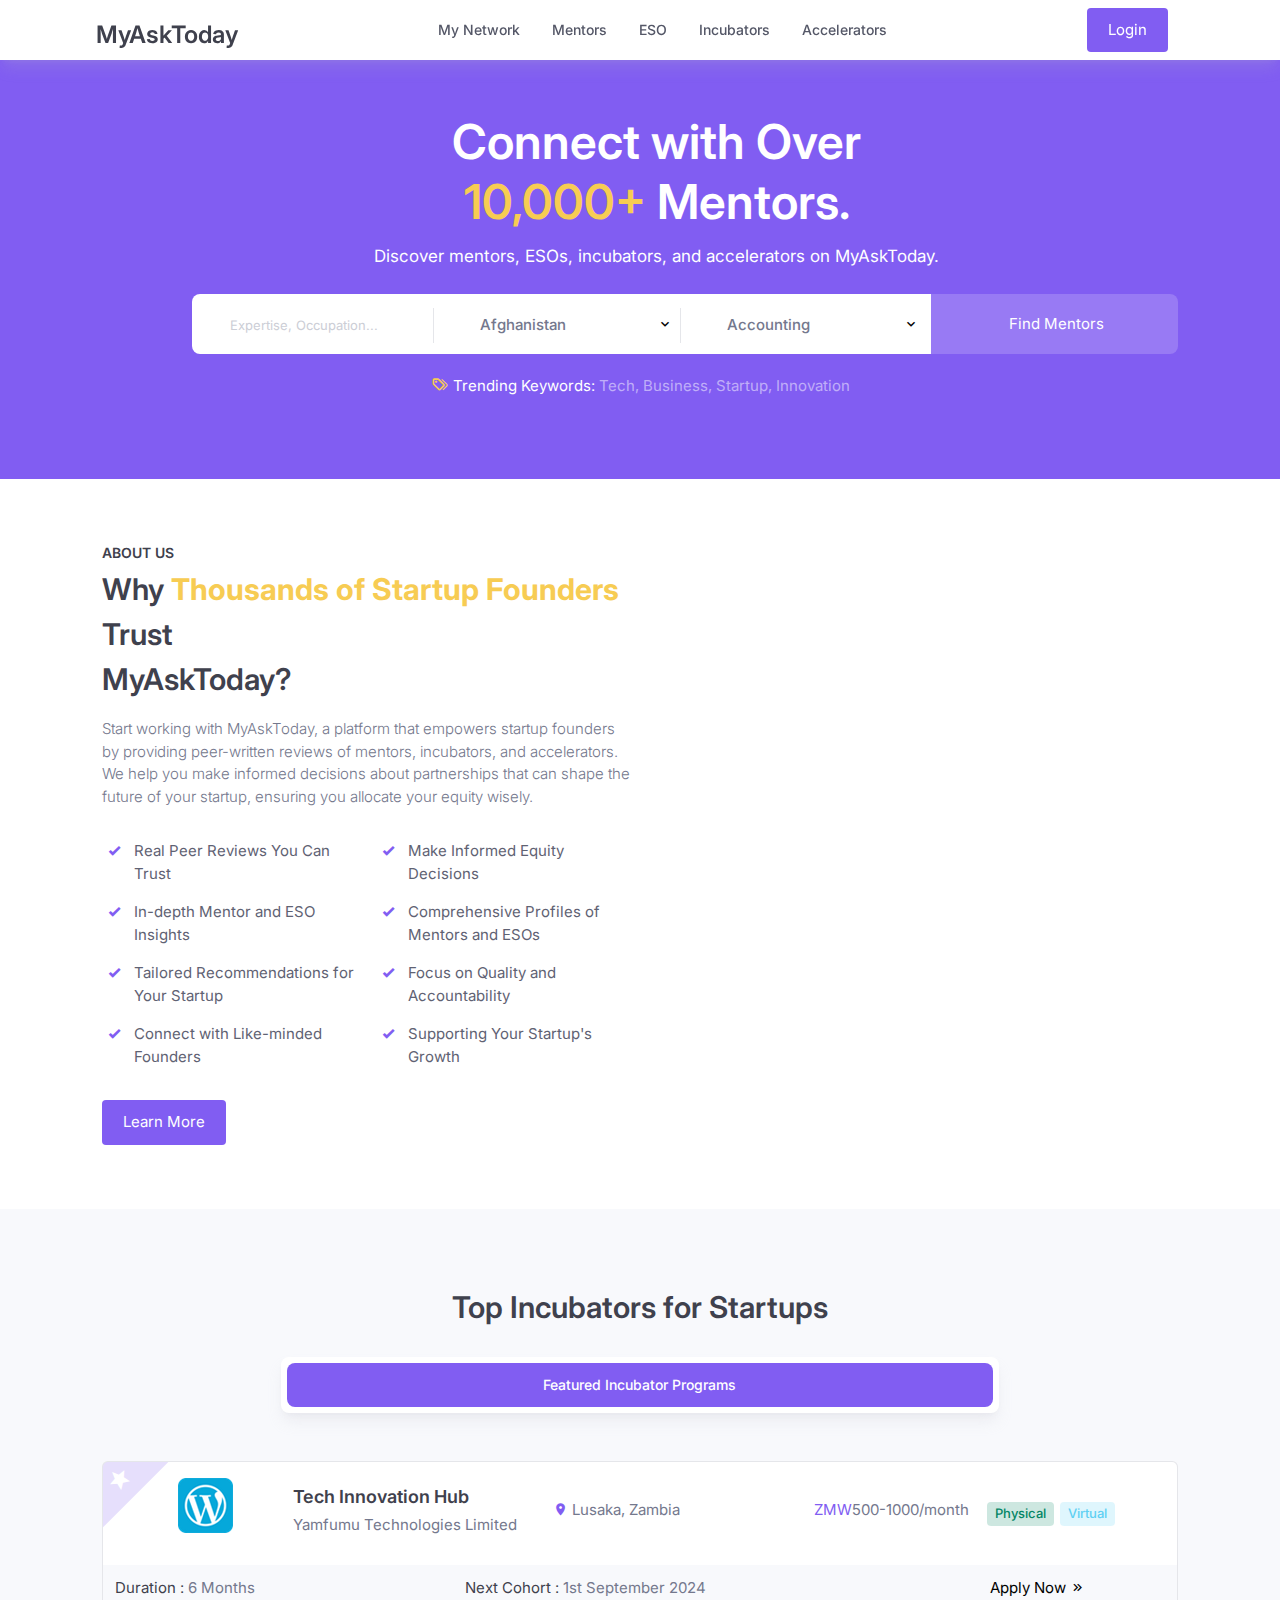
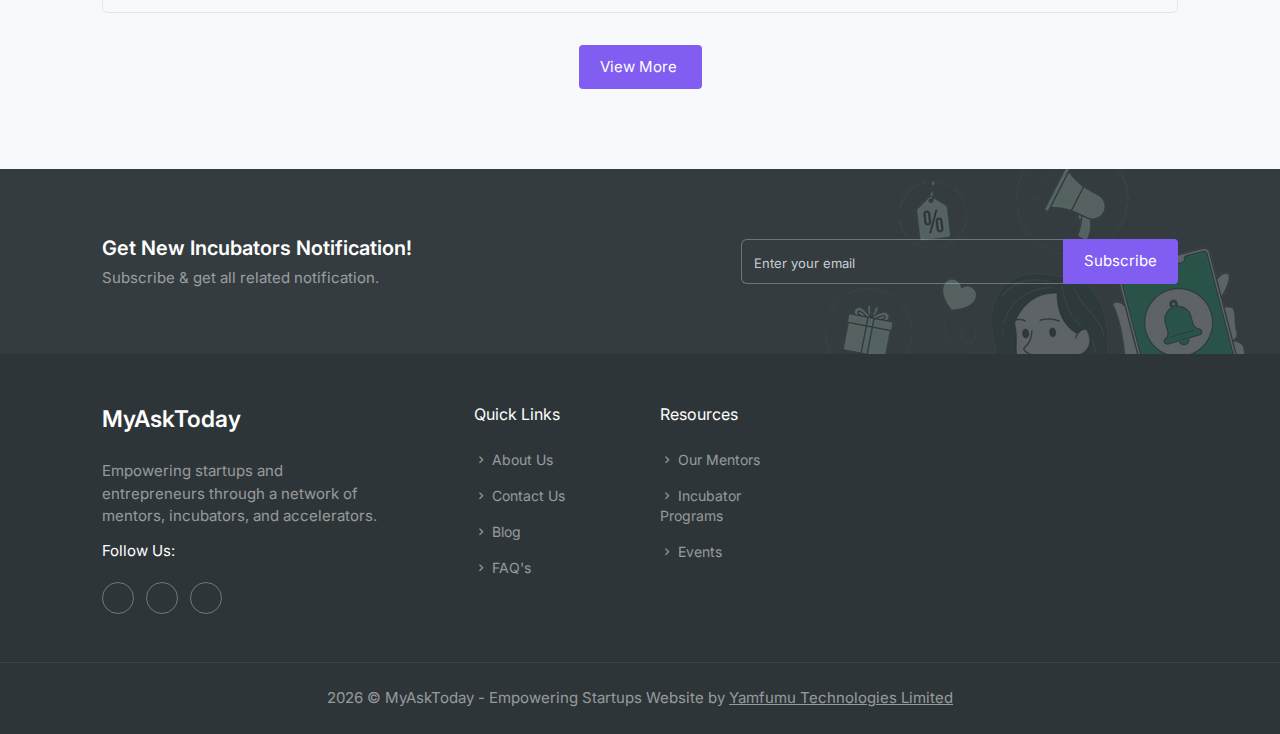
==== index.html @ 19e39c25 "Your commit message" ====
<!DOCTYPE html>
<html lang="en" dir="ltr" data-mode="light" class="scroll-smooths group" data-theme-color="violet">
    <head>
        <meta charset="utf-8" />
        <title>MyAskToday</title>
        <meta
          name="viewport"
          content="width=device-width, initial-scale=1, shrink-to-fit=no"
        />
        <meta
          content="Tailwind Multipurpose Admin & Dashboard Template"
          name="description"
        />
        <meta content="" name="Themesbrand" />
        <meta http-equiv="X-UA-Compatible" content="IE=edge" />

        <!-- App favicon -->
        <link rel="shortcut icon" href="assets/images/favicon.ico" />


        <link rel="stylesheet" href="assets/libs/choices.js/public/assets/styles/choices.min.css">

         <!-- Swiper Css -->
        <link rel="stylesheet" href="assets/libs/swiper/swiper-bundle.min.css">

        <link rel="stylesheet" href="assets/css/icons.css" />
        <link rel="stylesheet" href="assets/css/tailwind.css" />




    </head>
    
    <body class="bg-white dark:bg-neutral-800">        
        <nav class="navbar fixed right-0 left-0 top-0 px-5 lg:px-24 transition-all duration-500 ease shadow-lg shadow-gray-200/20 bg-white border-gray-200 dark:bg-neutral-800 z-40 dark:shadow-neutral-900" id="navbar">
            <div class="container-fluid mx-auto">
                <div class="flex flex-wrap items-center justify-between mx-auto">
                    <a href="index.html" class="flex items-center">
                        <span class="h-[22px] text-2xl font-semibold text-gray-900 dark:text-gray-50">MyAskToday</span>
                    </a>
                    
                    <button data-collapse-toggle="navbar-collapse" type="button" class="inline-flex items-center p-2 text-sm text-gray-500 rounded-lg navbar-toggler group lg:hidden hover:bg-gray-50 focus:outline-none focus:ring-2 focus:ring-gray-100 dark:text-gray-400 dark:hover:bg-gray-700 dark:focus:ring-gray-600" aria-controls="navbar-sticky" aria-expanded="false">
                        <span class="sr-only">Open main menu</span>
                        <svg class="w-6 h-6" aria-hidden="true" fill="currentColor" viewBox="0 0 20 20" xmlns="http://www.w3.org/2000/svg"><path fill-rule="evenodd" d="M3 5a1 1 0 011-1h12a1 1 0 110 2H4a1 1 0 01-1-1zM3 10a1 1 0 011-1h12a1 1 0 110 2H4a1 1 0 01-1-1zM3 15a1 1 0 011-1h12a1 1 0 110 2H4a1 1 0 01-1-1z" clip-rule="evenodd"></path></svg>
                    </button>
                    <div class="flex items-center lg:order-2">
                        <div>
                            <div class="ltr:mr-4 rtl:ml-4">
                                <a href="login_user.html" class="btn w-full group-data-[theme-color=violet]:bg-violet-500 group-data-[theme-color=sky]:bg-sky-500 group-data-[theme-color=red]:bg-red-500 group-data-[theme-color=green]:bg-green-500 group-data-[theme-color=pink]:bg-pink-500 group-data-[theme-color=blue]:bg-blue-500 border-transparent text-white hover:-translate-y-1.5">
                                    Login <i class="uil uil-arrow-right"></i>
                                </a>
                            </div>
                        </div>
                    </div>
                    <div id="navbar-collapse" class="navbar-res items-center justify-between w-full text-sm lg:flex lg:w-auto lg:order-1 group-focus:[.navbar-toggler]:block hidden">
                        <ul class="flex flex-col items-start mt-5 mb-10 font-medium lg:mt-0 lg:mb-0 lg:items-center lg:flex-row" id="navigation-menu">
                            <li class="py-5 lg:px-4">
                                <a href="founder.html" class="py-2 text-gray-800 font-medium leading-tight dark:text-gray-50" id="contact" data-bs-toggle="dropdown">My Network </a>
                            </li>
                            <li class="py-5 lg:px-4">
                                <a href="mentors.html" class="py-2 text-gray-800 font-medium leading-tight dark:text-gray-50" id="contact" data-bs-toggle="dropdown">Mentors </a>
                            </li>
                            <li class="py-5 lg:px-4">
                                <a href="eso.html" class="py-2 text-gray-800 font-medium leading-tight dark:text-gray-50" id="contact" data-bs-toggle="dropdown">ESO </a>
                            </li>
                            <li class="py-5 lg:px-4">
                                <a href="incubators.html" class="py-2 text-gray-800 font-medium leading-tight dark:text-gray-50" id="contact" data-bs-toggle="dropdown">Incubators </a>
                            </li>
                            <li class="py-5 lg:px-4">
                                <a href="contact.html" class="py-2 text-gray-800 font-medium leading-tight dark:text-gray-50" id="contact" data-bs-toggle="dropdown">Accelerators </a>
                            </li>
                        </ul>
                    </div>
                </div>
            </div>
        </nav>
        
        <!-- Additional CSS for small screens -->
        <style>
            @media (max-width: 768px) {
                #navbar {
                    padding-top: 15px;
                    padding-bottom: 15px;
                    box-shadow: 0 4px 6px rgba(0, 0, 0, 0.1);
                }
            }
        </style>
        

        <div class="main-content">
            <div class="page-content">
                <!-- start home -->
                <section class="relative pt-28 pb-20 bg-violet-500">
                    <div class="absolute inset-0 bg-cover bg-center" style="background-image: url('../images/home/img-01.png');"></div>
                    <div class="container relative mx-auto">
                        <div class="grid items-center grid-cols-12 rtl:gap-10">
                            <div class="col-span-12 col-start-2">
                                <div class="mb-3 text-center ltr:mr-14 rtl:ml-14">
                                    <h1 class="mb-3 text-5xl leading-tight text-white fw-semibold">Connect with Over <br><span class="text-yellow-500 fw-bold">10,000+</span> Mentors.</h1>
                                    <p class="text-white text-17">Discover mentors, ESOs, incubators, and accelerators on MyAskToday.</p>
                                </div>
                                <form action="mentors.html">
                                    <div class="registration-form">
                                        <div class="grid grid-cols-12">
                                            <div class="col-span-12 xl:col-span-3">
                                                <div class="mt-3 filter-search-form filter-border mt-md-0 rounded-l-lg">
                                                    <i class="uil uil-briefcase-alt"></i>
                                                    <input type="search" id="job-title" class="w-full filter-input-box placeholder:text-gray-100 placeholder:text-13 dark:text-gray-100 rounded-l-lg" placeholder="Expertise, Occupation...">
                                                </div>
                                            </div><!--end col-->
                                            
                                            <div class="col-span-12 xl:col-span-3">
                                                <div class="mt-3 filter-search-form mt-md-0 filter-border rounded-lg">
                                                    <i class="uil uil-map-marker"></i>
                                                    <select class="form-select rounded-lg" data-trigger name="choices-single-location" id="choices-single-location" aria-label="Default select example">
                                                        <option value="AF">Afghanistan</option>
                                                        <option value="AX">Åland Islands</option>
                                                        <option value="AL">Albania</option>
                                                        <option value="DZ">Algeria</option>
                                                        <option value="AS">American Samoa</option>
                                                        <option value="AD">Andorra</option>
                                                    </select>
                                                </div>
                                            </div><!--end col-->
                                            <div class="col-span-12 xl:col-span-3">
                                                <div class="mt-3 filter-search-form mt-lg-0 rounded-lg">
                                                    <i class="uil uil-clipboard-notes"></i>
                                                    <select class="form-select rounded-lg" data-trigger name="choices-single-categories" id="choices-single-categories" aria-label="Default select example">
                                                        <option value="4">Accounting</option>
                                                        <option value="1">IT & Software</option>
                                                        <option value="3">Marketing</option>
                                                        <option value="5">Banking</option>
                                                    </select>
                                                </div>
                                            </div><!--end col-->
                                            <div class="col-span-12 xl:col-span-3">
                                                <div class="h-full mt-3">
                                                    <button class="btn group-data-[theme-color=violet]:bg-violet-400 group-data-[theme-color=sky]:bg-sky-400 group-data-[theme-color=red]:bg-red-400 group-data-[theme-color=green]:bg-green-400 group-data-[theme-color=pink]:bg-pink-400 group-data-[theme-color=blue]:bg-blue-400 border rounded-lg border-transparent ltr:xl:rounded-l-none rtl:xl:rounded-r-none w-full py-[18px] text-white" type="submit"><i class="uil uil-search me-1"></i> Find Mentors</button>
                                                </div>
                                            </div><!--end col-->
                                        </div><!--end row-->
                                    </div>
                                </form>
                            </div>
                        </div>
                        <div class="grid grid-cols-1">
                            <ul class="mt-4 text-center">
                                <li class="inline-block text-white">
                                    <i class="text-lg text-yellow-500 mdi mdi-tag-multiple-outline"></i> 
                                    Trending Keywords:
                                </li>
                                <li class="inline-block text-white/50"><a href="javascript:void(0)"> Tech, </a></li>
                                <li class="inline-block text-white/50"><a href="javascript:void(0)"> Business, </a></li>
                                <li class="inline-block text-white/50"><a href="javascript:void(0)"> Startup, </a></li>
                                <li class="inline-block text-white/50"><a href="javascript:void(0)"> Innovation </a></li>
                            </ul>
                        </div>
                    </div>
                    <!-- Removed shapes for a straight background -->
                </section>
                
                
                
                <!-- end home -->
                <!-- start job list -->
                <section class="py-16 overflow-hidden dark:bg-neutral-800">
                    <div class="container mx-auto">
                        <div class="grid items-center grid-cols-12 gap-5">
                            <div class="col-span-12 lg:col-span-6">
                                <h6 class="text-sm text-gray-900 uppercase dark:text-gray-50/80">About Us</h6>
                                <h2 class="mt-1 mb-4 text-gray-900 dark:text-gray-50/80">Why <span class="font-bold text-yellow-500">Thousands of Startup Founders</span> Trust <br> MyAskToday?</h2>
                                <p class="font-light text-gray-500 dark:text-gray-300">Start working with MyAskToday, a platform that empowers startup founders by providing peer-written reviews of mentors, incubators, and accelerators. We help you make informed decisions about partnerships that can shape the future of your startup, ensuring you allocate your equity wisely.</p>
                            
                                <div class="grid grid-cols-12 gap-5 mt-8">
                                    <div class="col-span-12 md:col-span-6">
                                        <div class="relative">
                                            <ul class="space-y-4 text-gray-700 about-list dark:text-gray-300">
                                                <li class="ltr:pl-8 rtl:pr-8"> Real Peer Reviews You Can Trust</li>
                                                <li class="ltr:pl-8 rtl:pr-8"> In-depth Mentor and ESO Insights</li>
                                                <li class="ltr:pl-8 rtl:pr-8"> Tailored Recommendations for Your Startup</li>
                                                <li class="ltr:pl-8 rtl:pr-8"> Connect with Like-minded Founders</li>
                                            </ul>
                                        </div>
                                    </div>
                                    <div class="col-span-12 md:col-span-6">
                                        <div class="relative">
                                            <ul class="space-y-4 text-gray-700 about-list dark:text-gray-300">
                                                <li class="ltr:pl-8 rtl:pr-8"> Make Informed Equity Decisions</li>
                                                <li class="ltr:pl-8 rtl:pr-8"> Comprehensive Profiles of Mentors and ESOs</li>
                                                <li class="ltr:pl-8 rtl:pr-8"> Focus on Quality and Accountability</li>
                                                <li class="ltr:pl-8 rtl:pr-8"> Supporting Your Startup's Growth</li>
                                            </ul>
                                        </div>
                                    </div>
                                </div>
                                <div class="mt-8">
                                    <button class="text-white border-transparent btn group-data-[theme-color=violet]:bg-violet-500 group-data-[theme-color=sky]:bg-sky-500 group-data-[theme-color=red]:bg-red-500 group-data-[theme-color=green]:bg-green-500 group-data-[theme-color=pink]:bg-pink-500 group-data-[theme-color=blue]:bg-blue-500 focus:ring focus:ring-custom-500/30" type="button" id="subscribebtn">Learn More <i class="align-middle uil uil-angle-right-b"></i> </button>
                                </div>
                            </div>
                            <div class="col-span-12 lg:col-span-6">
                                <div class="lg:w-[180%]">
                                    <img src="assets/images/about/1.jpg" alt="" class="h-auto rounded">
                                </div>
                            </div>
                        </div>
                    </div>
                </section>
                
             
                <section class="py-20 bg-gray-50 dark:bg-neutral-700">
                    <div class="container mx-auto">
                        <div class="grid grid-cols-1 gap-5">
                            <div class="mb-5 text-center">
                                <h3 class="mb-3 text-3xl text-gray-900 dark:text-gray-50">Top Incubators for Startups</h3>
                                <!-- <p class="mb-5 text-gray-500 whitespace-pre-line dark:text-gray-300">Explore the incubators that have consistently supported and nurtured successful startups. Connect with the right incubator to take your startup to the next level.</p> -->
                            </div>
                        </div>
                        <div class="nav-tabs chart-tabpill">
                            <div class="grid grid-cols-12">
                                <div class="col-span-12 lg:col-span-8 lg:col-start-3">
                                    <div class="p-1.5 bg-white dark:bg-neutral-900 shadow-lg shadow-gray-100/30 rounded-lg dark:shadow-neutral-700">
                                        <ul class="items-center text-sm font-medium text-center text-gray-700 nav md:flex">
                                            <li class="w-full">
                                                <a href="javascript:void(0);" data-tw-toggle="tab" data-tw-target="recent-incubators" class="inline-block w-full py-[12px] px-[18px] dark:text-gray-50 active" aria-current="page">Featured Incubator Programs</a>
                                            </li>
                                        </ul>
                                    </div>
                                </div>
                            </div>
                            <div class="tab-content">
                                <div class="block w-full tab-pane" id="recent-incubators">
                                    <div class="pt-8 ">
                                        <div class="space-y-8">
                                            <div class="relative mt-4 overflow-hidden transition-all duration-500 ease-in-out bg-white border rounded-md border-gray-100/50 group/jobs group-data-[theme-color=violet]:hover:border-violet-500 group-data-[theme-color=sky]:hover:border-sky-500 group-data-[theme-color=red]:hover:border-red-500 group-data-[theme-color=green]:hover:border-green-500 group-data-[theme-color=pink]:hover:border-pink-500 group-data-[theme-color=blue]:hover:border-blue-500 hover:-translate-y-2 dark:bg-neutral-900 dark:border-neutral-600 ">
                                                <div class="w-48 absolute -top-[5px] -left-20 -rotate-45 group-data-[theme-color=violet]:bg-violet-500/20 group-data-[theme-color=sky]:bg-sky-500/20 group-data-[theme-color=red]:bg-red-500/20 group-data-[theme-color=green]:bg-green-500/20 group-data-[theme-color=pink]:bg-pink-500/20 group-data-[theme-color=blue]:bg-blue-500/20 group-data-[theme-color=violet]:group-hover/jobs:bg-violet-500 group-data-[theme-color=sky]:group-hover/jobs:bg-sky-500 group-data-[theme-color=red]:group-hover/jobs:bg-red-500 group-data-[theme-color=green]:group-hover/jobs:bg-green-500 group-data-[theme-color=pink]:group-hover/jobs:bg-pink-500 group-data-[theme-color=blue]:group-hover/jobs:bg-blue-500 transition-all duration-500 ease-in-out p-[6px] text-center dark:bg-violet-500/20">
                                                    <a href="javascript:void(0)" class="text-2xl text-white align-middle"><i class="mdi mdi-star"></i></a>
                                                </div>
                                                <div class="p-4">
                                                    <div class="grid items-center grid-cols-12">
                                                        <div class="col-span-12 lg:col-span-2">
                                                            <div class="mb-4 text-center mb-md-0">
                                                                <a href="incubator-details.html"><img src="assets/images/featured-job/img-01.png" alt="" class="mx-auto img-fluid rounded-3"></a>
                                                            </div>
                                                        </div>
                                                        <!--end col-->
                                                        <div class="col-span-12 lg:col-span-3">
                                                            <div class="mb-2 mb-md-0">
                                                                <h5 class="mb-1 fs-18"><a href="incubator-details.html" class="text-gray-900 dark:text-gray-50">Tech Innovation Hub</a></h5>
                                                                <p class="mb-0 text-gray-500 fs-14 dark:text-gray-300">Yamfumu Technologies Limited</p>
                                                            </div>
                                                        </div>
                                                        <!--end col-->
                                                        <div class="col-span-12 lg:col-span-3">
                                                            <div class="mb-2 lg:flex">
                                                                <div class="flex-shrink-0">
                                                                    <i class="mr-1 group-data-[theme-color=violet]:text-violet-500 group-data-[theme-color=sky]:text-sky-500 group-data-[theme-color=red]:text-red-500 group-data-[theme-color=green]:text-green-500 group-data-[theme-color=pink]:text-pink-500 group-data-[theme-color=blue]:text-blue-500 mdi mdi-map-marker"></i>
                                                                </div>
                                                                <p class="mb-0 text-gray-500 dark:text-gray-300">Lusaka, Zambia</p>
                                                            </div>
                                                        </div>
                                                        <!--end col-->
                                                        <div class="col-span-12 lg:col-span-2">
                                                            <div>
                                                                <p class="mb-2 text-gray-500 dark:text-gray-300"><span class="group-data-[theme-color=violet]:text-violet-500 group-data-[theme-color=sky]:text-sky-500 group-data-[theme-color=red]:text-red-500 group-data-[theme-color=green]:text-green-500 group-data-[theme-color=pink]:text-pink-500 group-data-[theme-color=blue]:text-blue-500">ZMW</span>500-1000/month</p>
                                                            </div>
                                                        </div>
                                                        <!--end col-->
                                                        <div class="col-span-12 lg:col-span-2">
                                                            <div class="flex flex-wrap gap-1.5">
                                                                <span class="badge bg-green-500/20 text-green-500 text-13 px-2 py-0.5 font-medium rounded">Physical</span>
                                                                <span class="badge bg-sky-500/20 text-sky-500 text-13 px-2 py-0.5 font-medium rounded">Virtual</span>
                                                            </div>
                                                        </div>
                                                        <!--end col-->
                                                    </div>
                                                    <!--end row-->
                                                </div>
                                                <div class="p-3 bg-gray-50 dark:bg-neutral-700">
                                                    <div class="grid grid-cols-12">
                                                        <div class="col-span-12 lg:col-span-4">
                                                            <div>
                                                                <p class="mb-0 text-gray-500 dark:text-gray-300"><span class="text-gray-900 dark:text-gray-50">Duration :</span> 6 Months</p>
                                                            </div>
                                                        </div>
                                                        <!--end col-->
                                                        <div class="col-span-12 lg:col-span-6">
                                                            <div>
                                                                <p class="mb-0 text-gray-500 dark:text-gray-300"><span class="text-gray-900 dark:text-gray-50">Next Cohort :</span> 1st September 2024 </p>
                                                            </div>
                                                        </div>
                                                        <!--end col-->
                                                        <div class="col-span-3 lg:col-span-2">
                                                            <div class="text-start text-md-end dark:text-gray-50">
                                                                <a href="#applyNow" data-bs-toggle="modal">Apply Now <i class="mdi mdi-chevron-double-right"></i></a>
                                                            </div>
                                                        </div>
                                                        <!--end col-->
                                                    </div>
                                                    <!--end row-->
                                                </div>
                                            </div>
                                            <!-- Repeat similar blocks for other incubators -->
                                        </div>
                                    </div>
                                </div>
                
                                <div class="hidden w-full tab-pane" id="featured-incubators-tab">
                                    <div class="pt-8 ">
                                        <div class="space-y-8">
                                            <!-- Similar blocks can be added here for other featured incubators -->
                                        </div>
                                    </div>
                                </div>
                            </div>
                        </div>
                
                        <div class="mt-8">
                            <div class="grid grid-cols-1">
                                <div class="text-center">
                                    <a href="incubator-categories.html" class="text-white border-transparent group-data-[theme-color=violet]:bg-violet-500 group-data-[theme-color=sky]:bg-sky-500 group-data-[theme-color=red]:bg-red-500 group-data-[theme-color=green]:bg-green-500 group-data-[theme-color=pink]:bg-pink-500 group-data-[theme-color=blue]:bg-blue-500 btn focus:ring focus:ring-custom-500/20">View More <i class="uil uil-arrow-right ms-1"></i></a>
                                </div>
                            </div>
                        </div>
                    </div>
                </section>
                
                <!-- end job list -->

                <!-- start client -->
                    <!-- <section class="py-2 dark:bg-neutral-800">
                        <div class="container mx-auto">
                            <div class="grid grid-cols-12 gap-5">
                               <div class="col-span-12 lg:col-span-2">
                                    <img src="assets/images/logo/logo-01.png" alt="" class="mx-auto cursor-pointer h-9 lg:h-6 xl:h-9" data-tooltip-target="tooltip-default">
                                    <div id="tooltip-default" role="tooltip" class="absolute z-10 invisible inline-block px-3 py-2 text-sm font-medium text-white transition-opacity duration-300 bg-gray-900 rounded-lg shadow-sm opacity-0 tooltip dark:bg-gray-700">
                                        Tooltip content
                                        <div class="tooltip-arrow" data-popper-arrow></div>
                                    </div>
                               </div>
                               <div class="col-span-12 lg:col-span-2">
                                    <img src="assets/images/logo/logo-02.png" alt="" class="mx-auto cursor-pointer h-9 lg:h-7 xl:h-9">
                               </div>
                               <div class="col-span-12 lg:col-span-2">
                                    <img src="assets/images/logo/logo-03.png" alt="" class="mx-auto cursor-pointer h-9 lg:h-7 xl:h-9">
                               </div>
                               <div class="col-span-12 lg:col-span-2">
                                    <img src="assets/images/logo/logo-04.png" alt="" class="mx-auto cursor-pointer h-9 lg:h-7 xl:h-9">
                               </div>
                               <div class="col-span-12 lg:col-span-2">
                                    <img src="assets/images/logo/logo-05.png" alt="" class="mx-auto cursor-pointer h-9 lg:h-7 xl:h-9">
                               </div>
                               <div class="col-span-12 lg:col-span-2">
                                    <img src="assets/images/logo/logo-06.png" alt="" class="mx-auto cursor-pointer h-9 lg:h-7 xl:h-9">
                               </div>
                            </div>
                        </div>
                    </section> -->
                <!-- end client -->

              
            </div>
        </div>
        
        
        <!-- start subscribe -->
        <section class="relative py-16 overflow-hidden bg-zinc-700 dark:bg-neutral-900">
            <div class="container mx-auto">
                <div class="grid items-center grid-cols-12 gap-5">
                    <div class="col-span-12 lg:col-span-7">
                        <div class="text-center lg:text-start">
                            <h4 class="text-white">Get New Incubators Notification!</h4>
                            <p class="mt-1 mb-0 text-white/50 dark:text-gray-300">Subscribe &amp; get all related notification.</p>
                        </div>
                    </div>
                    <div class="z-40 col-span-12 lg:col-span-5">
                        <form class="flex" action="#">
                            <input
                                type="text" class="w-full text-gray-100 bg-transparent rounded-md border-gray-50/30 ltr:border-r-0 rtl:border-l-0 ltr:rounded-r-none rtl:rounded-l-none placeholder:text-13 placeholder:text-gray-100 dark:text-gray-100 dark:bg-white/5 dark:border-neutral-600 focus:ring-0 focus:ring-offset-0"
                                id="subscribe" placeholder="Enter your email" >
                            <button class="text-white border-transparent btn ltr:rounded-l-none rtl:rounded-r-none group-data-[theme-color=violet]:bg-violet-500 group-data-[theme-color=sky]:bg-sky-500 group-data-[theme-color=red]:bg-red-500 group-data-[theme-color=green]:bg-green-500 group-data-[theme-color=pink]:bg-pink-500 group-data-[theme-color=blue]:bg-blue-500 focus:ring focus:ring-custom-500/30" type="button" id="subscribebtn">Subscribe</button>
                        </form>
                    </div>
                </div>
            </div>
            <div class="absolute right-0 -top-10 -z-0 opacity-20">
                <img src="assets/images/subscribe.png" alt="" class="img-fluid">
            </div>
        </section>
        <!-- end subscribe -->
        <!-- Footer Start -->
        <footer class="footer">
            <!-- start footer -->
            <section class="py-12 bg-zinc-800 dark:bg-neutral-900">
                <div class="container mx-auto">
                    <div class="grid grid-cols-12 lg:gap-10">
                        <div class="col-span-12 xl:col-span-4">
                            <div class="mr-12">
                                <h4 class="text-white mb-6 text-[23px]">MyAskToday</h4>
                                <p class="text-white/50 dark:text-gray-300">
                                    Empowering startups and entrepreneurs through a network of mentors, incubators, and accelerators. 
                                </p>
                                <p class="mt-3 text-white dark:text-gray-50">Follow Us:</p>
                                <div class="mt-5">
                                    <ul class="flex gap-3">
                                        <li class="w-8 h-8 leading-loose text-center text-gray-200 transition-all duration-300 border rounded-full cursor-pointer border-gray-200/50 hover:text-gray-50 group-data-[theme-color=violet]:hover:bg-violet-500 group-data-[theme-color=sky]:hover:bg-sky-500 group-data-[theme-color=red]:hover:bg-red-500 group-data-[theme-color=green]:hover:bg-green-500 group-data-[theme-color=pink]:hover:bg-pink-500 group-data-[theme-color=blue]:hover:bg-blue-500 hover:border-transparent">
                                            <a href="#">
                                                <i class="uil uil-facebook-f"></i>
                                            </a>
                                        </li>
                                        <li class="w-8 h-8 leading-loose text-center text-gray-200 transition-all duration-300 border rounded-full cursor-pointer border-gray-200/50 hover:text-gray-50 group-data-[theme-color=violet]:hover:bg-violet-500 group-data-[theme-color=sky]:hover:bg-sky-500 group-data-[theme-color=red]:hover:bg-red-500 group-data-[theme-color=green]:hover:bg-green-500 group-data-[theme-color=pink]:hover:bg-pink-500 group-data-[theme-color=blue]:hover:bg-blue-500 hover:border-transparent">
                                            <a href="#">
                                                <i class="uil uil-linkedin-alt"></i>
                                            </a>
                                        </li>
                                        <li class="w-8 h-8 leading-loose text-center text-gray-200 transition-all duration-300 border rounded-full cursor-pointer border-gray-200/50 hover:text-gray-50 group-data-[theme-color=violet]:hover:bg-violet-500 group-data-[theme-color=sky]:hover:bg-sky-500 group-data-[theme-color=red]:hover:bg-red-500 group-data-[theme-color=green]:hover:bg-green-500 group-data-[theme-color=pink]:hover:bg-pink-500 group-data-[theme-color=blue]:hover:bg-blue-500 hover:border-transparent">
                                            <a href="#">
                                                <i class="uil uil-twitter"></i>
                                            </a>
                                        </li>
                                    </ul>
                                </div>
                            </div>
                        </div>
                        <div class="col-span-12 mt-8 md:col-span-6 xl:col-span-2 md:mt-0">
                            <p class="mb-6 text-white text-16">Quick Links</p>
                            <ul class="space-y-4">
                                <li class="text-sm transition-all duration-500 ease-in-out text-white/50 hover:text-gray-50 dark:text-gray-300 dark:hover:text-gray-50">
                                    <a href="about.html">
                                        <i class="mdi mdi-chevron-right"></i> About Us
                                    </a>
                                </li>
                                <li class="text-sm transition-all duration-500 ease-in-out text-white/50 hover:text-gray-50 dark:text-gray-300 dark:hover:text-gray-50">
                                    <a href="contact.html">
                                        <i class="mdi mdi-chevron-right"></i> Contact Us
                                    </a>
                                </li>
                                <li class="text-sm transition-all duration-500 ease-in-out text-white/50 hover:text-gray-50 dark:text-gray-300 dark:hover:text-gray-50">
                                    <a href="blog.html">
                                        <i class="mdi mdi-chevron-right"></i> Blog
                                    </a>
                                </li>
                                <li class="text-sm transition-all duration-500 ease-in-out text-white/50 hover:text-gray-50 dark:text-gray-300 dark:hover:text-gray-50">
                                    <a href="faqs.html">
                                        <i class="mdi mdi-chevron-right"></i> FAQ's
                                    </a>
                                </li>
                            </ul>
                        </div>
                        <div class="col-span-12 mt-8 md:col-span-6 xl:col-span-2 md:mt-0">
                            <p class="mb-6 text-white text-16">Resources</p>
                            <ul class="space-y-4">
                                <li class="text-sm transition-all duration-500 ease-in-out text-white/50 hover:text-gray-50 dark:text-gray-300 dark:hover:text-gray-50">
                                    <a href="candidate-list.html">
                                        <i class="mdi mdi-chevron-right"></i> Our Mentors
                                    </a>
                                </li>
                                <li class="text-sm transition-all duration-500 ease-in-out text-white/50 hover:text-gray-50 dark:text-gray-300 dark:hover:text-gray-50">
                                    <a href="incubator-list.html">
                                        <i class="mdi mdi-chevron-right"></i> Incubator Programs
                                    </a>
                                </li>
                                <li class="text-sm transition-all duration-500 ease-in-out text-white/50 hover:text-gray-50 dark:text-gray-300 dark:hover:text-gray-50">
                                    <a href="events.html">
                                        <i class="mdi mdi-chevron-right"></i> Events
                                    </a>
                                </li>
                            </ul>
                        </div>
                    </div>
                </div>
            </section>
            <!-- end footer -->
            <!-- start footer alt -->
            <section class="py-6 border-t bg-zinc-800 border-gray-100/10 dark:bg-neutral-900">
                <div class="container mx-auto">
                    <div class="text-center">
                        <p class="mb-0 text-center text-white/50">
                            <script>document.write(new Date().getFullYear())</script>
                            © MyAskToday - Empowering Startups
                            Website by
                            <a href="https://yamfumutech.com" target="_blank" class="underline transition-all duration-300 hover:text-gray-50">Yamfumu Technologies Limited</a>
                        </p>
                    </div>
                </div>
            </section>
            <!-- end footer alt -->
        </footer>
        
        <!-- end Footer -->


     <script src="https://unicons.iconscout.com/release/v4.0.0/script/monochrome/bundle.js"></script>
     <script src="assets/libs/@popperjs/core/umd/popper.min.js"></script>
     <script src="assets/libs/simplebar/simplebar.min.js"></script>


    <script src="assets/js/pages/switcher.js"></script>
    
        <script src="assets/libs/choices.js/public/assets/scripts/choices.min.js"></script>

        <script src="assets/js/pages/job-list.init.js"></script>
    
        <script src="assets/js/pages/dropdown&modal.init.js"></script>

        <!-- Swiper Js -->
            <script src="assets/libs/swiper/swiper-bundle.min.js"></script>
            <script src="assets/js/pages/swiper.init.js"></script>

        <script src="assets/js/pages/nav&tabs.js"></script>

        <script src="assets/js/app.js"></script>
    
</body>
</html>
---- assets/libs/choices.js/public/assets/styles/choices.min.css ----
.choices{position:relative;overflow:hidden;margin-bottom:24px;font-size:16px}.choices:focus{outline:0}.choices:last-child{margin-bottom:0}.choices.is-open{overflow:visible}.choices.is-disabled .choices__inner,.choices.is-disabled .choices__input{background-color:#eaeaea;cursor:not-allowed;-webkit-user-select:none;user-select:none}.choices.is-disabled .choices__item{cursor:not-allowed}.choices [hidden]{display:none!important}.choices[data-type*=select-one]{cursor:pointer}.choices[data-type*=select-one] .choices__inner{padding-bottom:7.5px}.choices[data-type*=select-one] .choices__input{display:block;width:100%;padding:10px;border-bottom:1px solid #ddd;background-color:#fff;margin:0}.choices[data-type*=select-one] .choices__button{background-image:url([data-uri]);padding:0;background-size:8px;position:absolute;top:50%;right:0;margin-top:-10px;margin-right:25px;height:20px;width:20px;border-radius:10em;opacity:.25}.choices[data-type*=select-one] .choices__button:focus,.choices[data-type*=select-one] .choices__button:hover{opacity:1}.choices[data-type*=select-one] .choices__button:focus{box-shadow:0 0 0 2px #00bcd4}.choices[data-type*=select-one] .choices__item[data-value=""] .choices__button{display:none}.choices[data-type*=select-one]::after{content:"";height:0;width:0;border-style:solid;border-color:#333 transparent transparent;border-width:5px;position:absolute;right:11.5px;top:50%;margin-top:-2.5px;pointer-events:none}.choices[data-type*=select-one].is-open::after{border-color:transparent transparent #333;margin-top:-7.5px}.choices[data-type*=select-one][dir=rtl]::after{left:11.5px;right:auto}.choices[data-type*=select-one][dir=rtl] .choices__button{right:auto;left:0;margin-left:25px;margin-right:0}.choices[data-type*=select-multiple] .choices__inner,.choices[data-type*=text] .choices__inner{cursor:text}.choices[data-type*=select-multiple] .choices__button,.choices[data-type*=text] .choices__button{position:relative;display:inline-block;margin:0 -4px 0 8px;padding-left:16px;border-left:1px solid #008fa1;background-image:url([data-uri]);background-size:8px;width:8px;line-height:1;opacity:.75;border-radius:0}.choices[data-type*=select-multiple] .choices__button:focus,.choices[data-type*=select-multiple] .choices__button:hover,.choices[data-type*=text] .choices__button:focus,.choices[data-type*=text] .choices__button:hover{opacity:1}.choices__inner{display:inline-block;vertical-align:top;width:100%;background-color:#f9f9f9;padding:7.5px 7.5px 3.75px;border:1px solid #ddd;border-radius:2.5px;font-size:14px;min-height:44px;overflow:hidden}.is-focused .choices__inner,.is-open .choices__inner{border-color:#b7b7b7}.is-open .choices__inner{border-radius:2.5px 2.5px 0 0}.is-flipped.is-open .choices__inner{border-radius:0 0 2.5px 2.5px}.choices__list{margin:0;padding-left:0;list-style:none}.choices__list--single{display:inline-block;padding:4px 16px 4px 4px;width:100%}[dir=rtl] .choices__list--single{padding-right:4px;padding-left:16px}.choices__list--single .choices__item{width:100%}.choices__list--multiple{display:inline}.choices__list--multiple .choices__item{display:inline-block;vertical-align:middle;border-radius:20px;padding:4px 10px;font-size:12px;font-weight:500;margin-right:3.75px;margin-bottom:3.75px;background-color:#00bcd4;border:1px solid #00a5bb;color:#fff;word-break:break-all;box-sizing:border-box}.choices__list--multiple .choices__item[data-deletable]{padding-right:5px}[dir=rtl] .choices__list--multiple .choices__item{margin-right:0;margin-left:3.75px}.choices__list--multiple .choices__item.is-highlighted{background-color:#00a5bb;border:1px solid #008fa1}.is-disabled .choices__list--multiple .choices__item{background-color:#aaa;border:1px solid #919191}.choices__list--dropdown,.choices__list[aria-expanded]{visibility:hidden;z-index:1;position:absolute;width:100%;background-color:#fff;border:1px solid #ddd;top:100%;margin-top:-1px;border-bottom-left-radius:2.5px;border-bottom-right-radius:2.5px;overflow:hidden;word-break:break-all;will-change:visibility}.is-active.choices__list--dropdown,.is-active.choices__list[aria-expanded]{visibility:visible}.is-open .choices__list--dropdown,.is-open .choices__list[aria-expanded]{border-color:#b7b7b7}.is-flipped .choices__list--dropdown,.is-flipped .choices__list[aria-expanded]{top:auto;bottom:100%;margin-top:0;margin-bottom:-1px;border-radius:.25rem .25rem 0 0}.choices__list--dropdown .choices__list,.choices__list[aria-expanded] .choices__list{position:relative;max-height:300px;overflow:auto;-webkit-overflow-scrolling:touch;will-change:scroll-position}.choices__list--dropdown .choices__item,.choices__list[aria-expanded] .choices__item{position:relative;padding:10px;font-size:14px}[dir=rtl] .choices__list--dropdown .choices__item,[dir=rtl] .choices__list[aria-expanded] .choices__item{text-align:right}@media (min-width:640px){.choices__list--dropdown .choices__item--selectable,.choices__list[aria-expanded] .choices__item--selectable{padding-right:100px}.choices__list--dropdown .choices__item--selectable::after,.choices__list[aria-expanded] .choices__item--selectable::after{content:attr(data-select-text);font-size:12px;opacity:0;position:absolute;right:10px;top:50%;transform:translateY(-50%)}[dir=rtl] .choices__list--dropdown .choices__item--selectable,[dir=rtl] .choices__list[aria-expanded] .choices__item--selectable{text-align:right;padding-left:100px;padding-right:10px}[dir=rtl] .choices__list--dropdown .choices__item--selectable::after,[dir=rtl] .choices__list[aria-expanded] .choices__item--selectable::after{right:auto;left:10px}}.choices__list--dropdown .choices__item--selectable.is-highlighted,.choices__list[aria-expanded] .choices__item--selectable.is-highlighted{background-color:#f2f2f2}.choices__list--dropdown .choices__item--selectable.is-highlighted::after,.choices__list[aria-expanded] .choices__item--selectable.is-highlighted::after{opacity:.5}.choices__item{cursor:default}.choices__item--selectable{cursor:pointer}.choices__item--disabled{cursor:not-allowed;-webkit-user-select:none;user-select:none;opacity:.5}.choices__heading{font-weight:600;font-size:12px;padding:10px;border-bottom:1px solid #f7f7f7;color:gray}.choices__button{text-indent:-9999px;-webkit-appearance:none;appearance:none;border:0;background-color:transparent;background-repeat:no-repeat;background-position:center;cursor:pointer}.choices__button:focus,.choices__input:focus{outline:0}.choices__input{display:inline-block;vertical-align:baseline;background-color:#f9f9f9;font-size:14px;margin-bottom:5px;border:0;border-radius:0;max-width:100%;padding:4px 0 4px 2px}.choices__input::-webkit-search-cancel-button,.choices__input::-webkit-search-decoration,.choices__input::-webkit-search-results-button,.choices__input::-webkit-search-results-decoration{display:none}.choices__input::-ms-clear,.choices__input::-ms-reveal{display:none;width:0;height:0}[dir=rtl] .choices__input{padding-right:2px;padding-left:0}.choices__placeholder{opacity:.5}
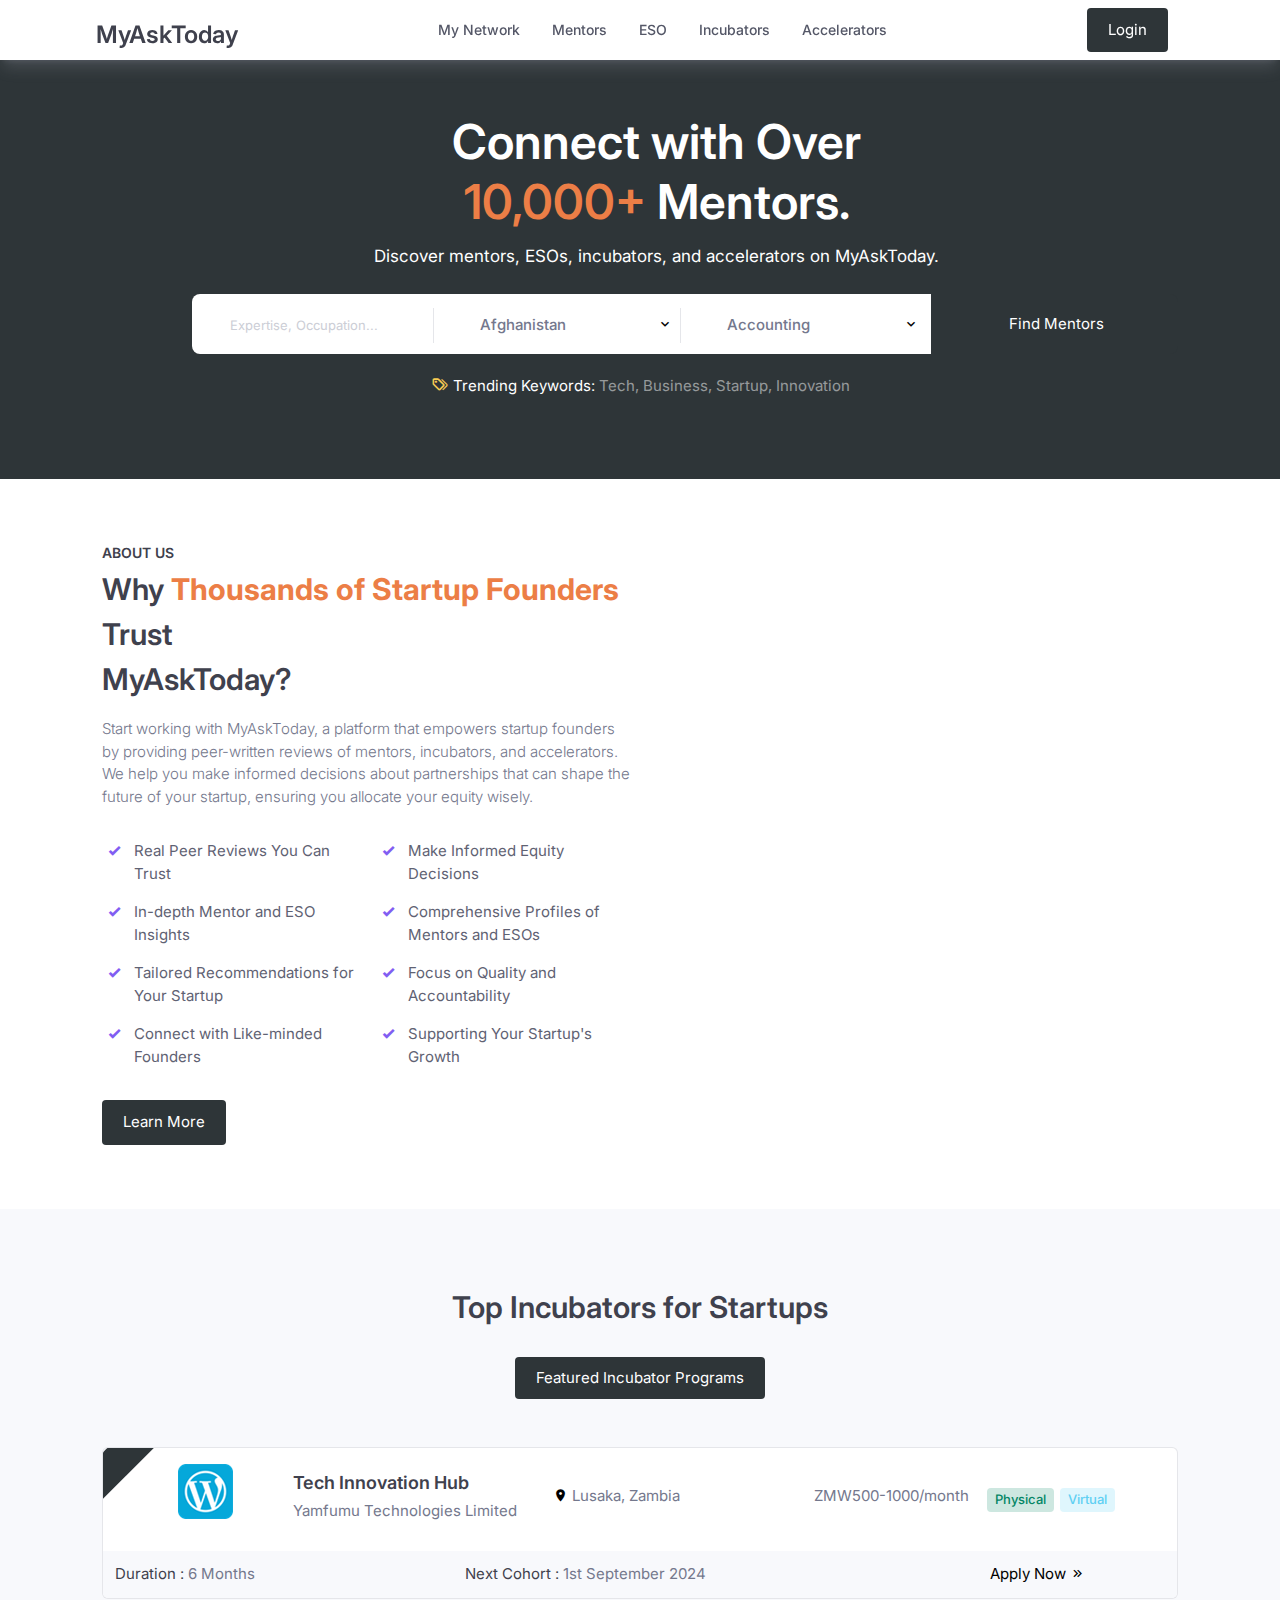
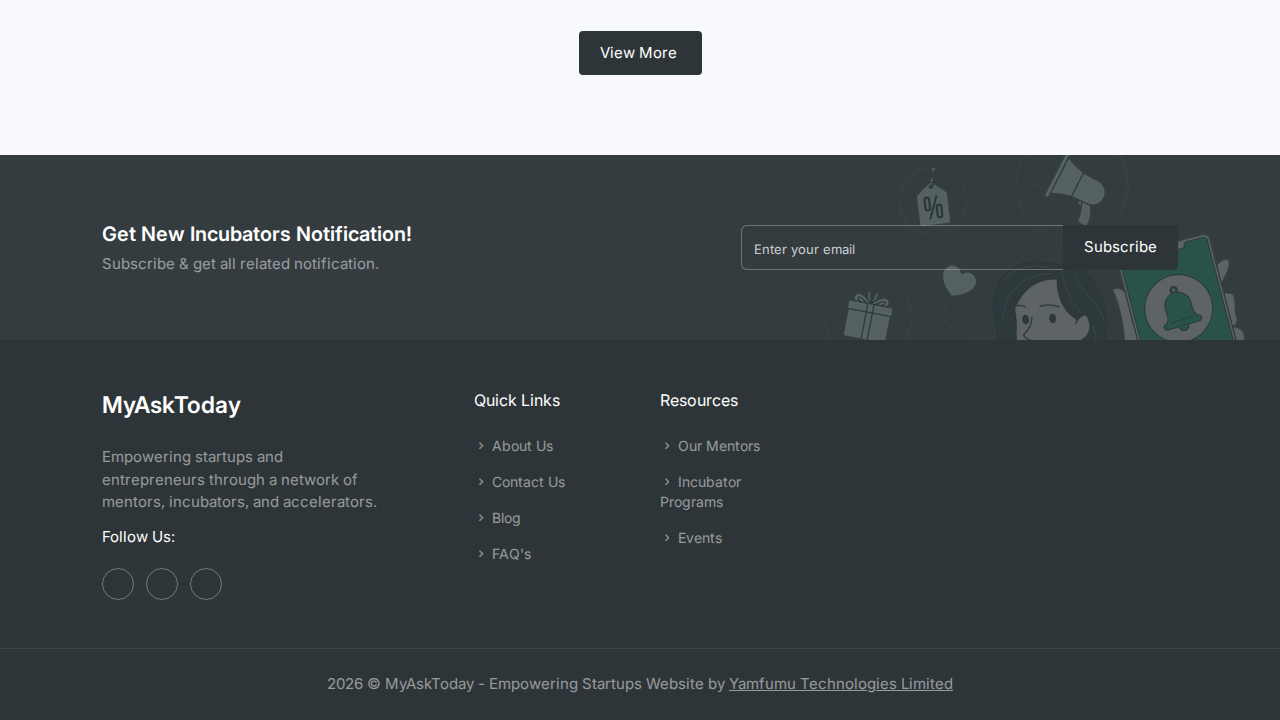
==== commit 49cb40e2: "Color changes" ====
--- a/index.html
+++ b/index.html
@@ -1,5 +1,6 @@
 <!DOCTYPE html>
-<html lang="en" dir="ltr" data-mode="light" class="scroll-smooths group" data-theme-color="violet">
+<html lang="en" dir="ltr" data-mode="light" class="scroll-smooths group" style="--theme-color: #2e3538;">
+
     <head>
         <meta charset="utf-8" />
         <title>MyAskToday</title>
@@ -46,10 +47,11 @@
                     <div class="flex items-center lg:order-2">
                         <div>
                             <div class="ltr:mr-4 rtl:ml-4">
-                                <a href="login_user.html" class="btn w-full group-data-[theme-color=violet]:bg-violet-500 group-data-[theme-color=sky]:bg-sky-500 group-data-[theme-color=red]:bg-red-500 group-data-[theme-color=green]:bg-green-500 group-data-[theme-color=pink]:bg-pink-500 group-data-[theme-color=blue]:bg-blue-500 border-transparent text-white hover:-translate-y-1.5">
+                                <a href="login_user.html" class="btn w-full custom-login-btn border-transparent text-white hover:-translate-y-1.5">
                                     Login <i class="uil uil-arrow-right"></i>
                                 </a>
                             </div>
+                            
                         </div>
                     </div>
                     <div id="navbar-collapse" class="navbar-res items-center justify-between w-full text-sm lg:flex lg:w-auto lg:order-1 group-focus:[.navbar-toggler]:block hidden">
@@ -90,13 +92,13 @@
         <div class="main-content">
             <div class="page-content">
                 <!-- start home -->
-                <section class="relative pt-28 pb-20 bg-violet-500">
+                <section class="relative pt-28 pb-20 custom-login-btn">
                     <div class="absolute inset-0 bg-cover bg-center" style="background-image: url('../images/home/img-01.png');"></div>
                     <div class="container relative mx-auto">
                         <div class="grid items-center grid-cols-12 rtl:gap-10">
                             <div class="col-span-12 col-start-2">
                                 <div class="mb-3 text-center ltr:mr-14 rtl:ml-14">
-                                    <h1 class="mb-3 text-5xl leading-tight text-white fw-semibold">Connect with Over <br><span class="text-yellow-500 fw-bold">10,000+</span> Mentors.</h1>
+                                    <h1 class="mb-3 text-5xl leading-tight text-white fw-semibold">Connect with Over <br><span class="text-custom fw-bold">10,000+</span> Mentors.</h1>
                                     <p class="text-white text-17">Discover mentors, ESOs, incubators, and accelerators on MyAskToday.</p>
                                 </div>
                                 <form action="mentors.html">
@@ -135,7 +137,7 @@
                                             </div><!--end col-->
                                             <div class="col-span-12 xl:col-span-3">
                                                 <div class="h-full mt-3">
-                                                    <button class="btn group-data-[theme-color=violet]:bg-violet-400 group-data-[theme-color=sky]:bg-sky-400 group-data-[theme-color=red]:bg-red-400 group-data-[theme-color=green]:bg-green-400 group-data-[theme-color=pink]:bg-pink-400 group-data-[theme-color=blue]:bg-blue-400 border rounded-lg border-transparent ltr:xl:rounded-l-none rtl:xl:rounded-r-none w-full py-[18px] text-white" type="submit"><i class="uil uil-search me-1"></i> Find Mentors</button>
+                                                    <button class="btn group-data-[theme-color=violet]:bg-violet-400 border rounded-lg border-transparent ltr:xl:rounded-l-none rtl:xl:rounded-r-none w-full py-[18px] text-white" type="submit"><i class="uil uil-search me-1"></i> Find Mentors</button>
                                                 </div>
                                             </div><!--end col-->
                                         </div><!--end row-->
@@ -168,7 +170,8 @@
                         <div class="grid items-center grid-cols-12 gap-5">
                             <div class="col-span-12 lg:col-span-6">
                                 <h6 class="text-sm text-gray-900 uppercase dark:text-gray-50/80">About Us</h6>
-                                <h2 class="mt-1 mb-4 text-gray-900 dark:text-gray-50/80">Why <span class="font-bold text-yellow-500">Thousands of Startup Founders</span> Trust <br> MyAskToday?</h2>
+                                <h2 class="mt-1 mb-4 text-gray-900 dark:text-gray-50/80">Why <span class="font-bold" style="color: #ec7e46;">Thousands of Startup Founders</span>
+                                    Trust <br> MyAskToday?</h2>
                                 <p class="font-light text-gray-500 dark:text-gray-300">Start working with MyAskToday, a platform that empowers startup founders by providing peer-written reviews of mentors, incubators, and accelerators. We help you make informed decisions about partnerships that can shape the future of your startup, ensuring you allocate your equity wisely.</p>
                             
                                 <div class="grid grid-cols-12 gap-5 mt-8">
@@ -218,13 +221,13 @@
                         <div class="nav-tabs chart-tabpill">
                             <div class="grid grid-cols-12">
                                 <div class="col-span-12 lg:col-span-8 lg:col-start-3">
-                                    <div class="p-1.5 bg-white dark:bg-neutral-900 shadow-lg shadow-gray-100/30 rounded-lg dark:shadow-neutral-700">
+                                    <!-- <div class="p-1.5 bg-white dark:bg-neutral-900 shadow-lg shadow-gray-100/30 rounded-lg dark:shadow-neutral-700"> -->
                                         <ul class="items-center text-sm font-medium text-center text-gray-700 nav md:flex">
                                             <li class="w-full">
-                                                <a href="javascript:void(0);" data-tw-toggle="tab" data-tw-target="recent-incubators" class="inline-block w-full py-[12px] px-[18px] dark:text-gray-50 active" aria-current="page">Featured Incubator Programs</a>
+                                                <a href="javascript:void(0);" class="text-white border-transparent custom-login-btn btn focus:ring focus:ring-custom-500/20" aria-current="page">Featured Incubator Programs</a>
                                             </li>
                                         </ul>
-                                    </div>
+                                    <!-- </div> -->
                                 </div>
                             </div>
                             <div class="tab-content">
@@ -232,7 +235,7 @@
                                     <div class="pt-8 ">
                                         <div class="space-y-8">
                                             <div class="relative mt-4 overflow-hidden transition-all duration-500 ease-in-out bg-white border rounded-md border-gray-100/50 group/jobs group-data-[theme-color=violet]:hover:border-violet-500 group-data-[theme-color=sky]:hover:border-sky-500 group-data-[theme-color=red]:hover:border-red-500 group-data-[theme-color=green]:hover:border-green-500 group-data-[theme-color=pink]:hover:border-pink-500 group-data-[theme-color=blue]:hover:border-blue-500 hover:-translate-y-2 dark:bg-neutral-900 dark:border-neutral-600 ">
-                                                <div class="w-48 absolute -top-[5px] -left-20 -rotate-45 group-data-[theme-color=violet]:bg-violet-500/20 group-data-[theme-color=sky]:bg-sky-500/20 group-data-[theme-color=red]:bg-red-500/20 group-data-[theme-color=green]:bg-green-500/20 group-data-[theme-color=pink]:bg-pink-500/20 group-data-[theme-color=blue]:bg-blue-500/20 group-data-[theme-color=violet]:group-hover/jobs:bg-violet-500 group-data-[theme-color=sky]:group-hover/jobs:bg-sky-500 group-data-[theme-color=red]:group-hover/jobs:bg-red-500 group-data-[theme-color=green]:group-hover/jobs:bg-green-500 group-data-[theme-color=pink]:group-hover/jobs:bg-pink-500 group-data-[theme-color=blue]:group-hover/jobs:bg-blue-500 transition-all duration-500 ease-in-out p-[6px] text-center dark:bg-violet-500/20">
+                                                <div class="w-48 absolute -top-[5px] -left-20 -rotate-45 custom-login-btn group-data-[theme-color=sky]:bg-sky-500/20 custom-login-btn">
                                                     <a href="javascript:void(0)" class="text-2xl text-white align-middle"><i class="mdi mdi-star"></i></a>
                                                 </div>
                                                 <div class="p-4">
@@ -317,10 +320,13 @@
                         <div class="mt-8">
                             <div class="grid grid-cols-1">
                                 <div class="text-center">
-                                    <a href="incubator-categories.html" class="text-white border-transparent group-data-[theme-color=violet]:bg-violet-500 group-data-[theme-color=sky]:bg-sky-500 group-data-[theme-color=red]:bg-red-500 group-data-[theme-color=green]:bg-green-500 group-data-[theme-color=pink]:bg-pink-500 group-data-[theme-color=blue]:bg-blue-500 btn focus:ring focus:ring-custom-500/20">View More <i class="uil uil-arrow-right ms-1"></i></a>
-                                </div>
-                            </div>
-                        </div>
+                                    <a href="incubator-categories.html" class="text-white border-transparent custom-login-btn btn focus:ring focus:ring-custom-500/20">
+                                        View More <i class="uil uil-arrow-right ms-1"></i>
+                                    </a>
+                                </div>
+                            </div>
+                        </div>
+                        
                     </div>
                 </section>
                 
